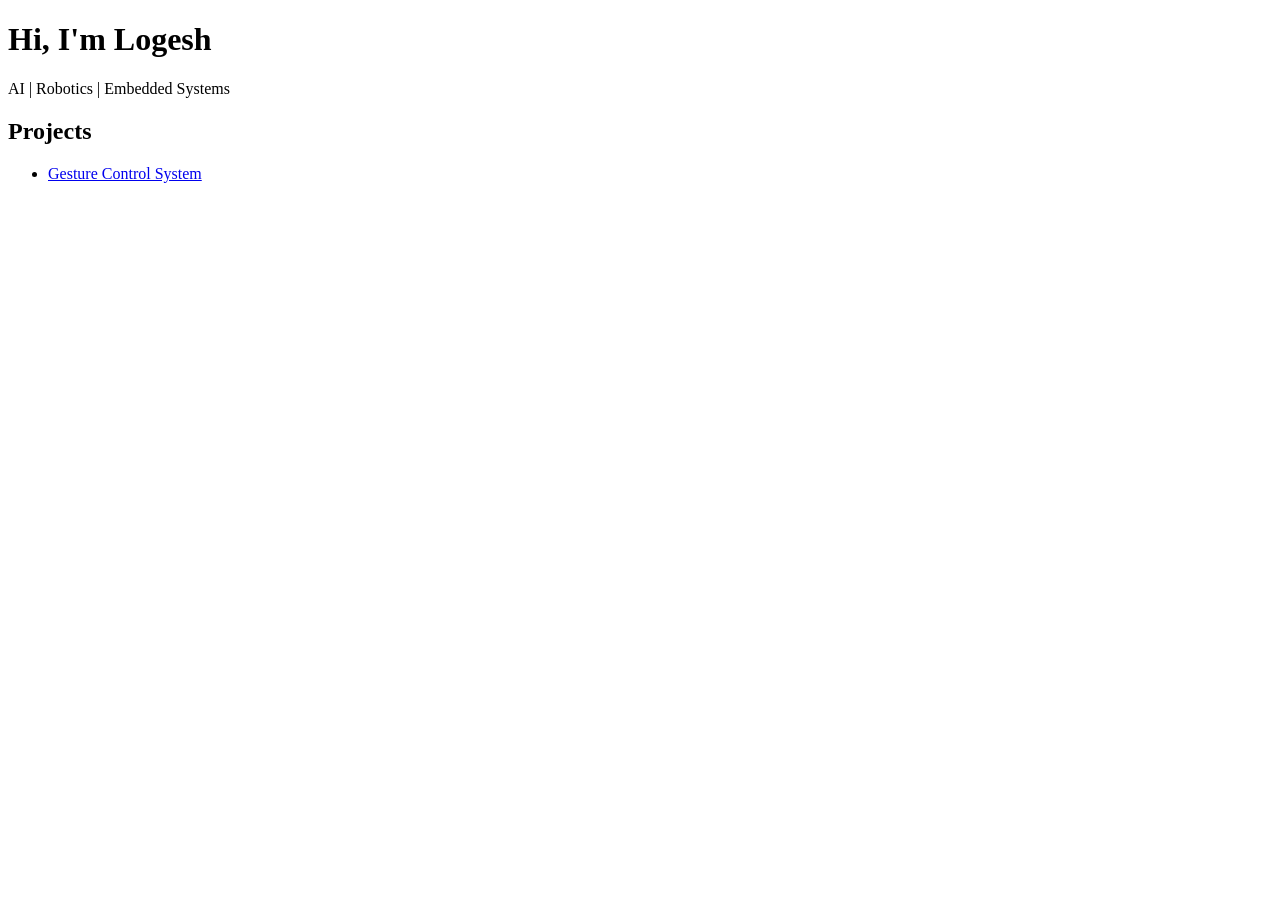
==== index.html @ 5605062b "Create index.html" ====
<!DOCTYPE html>
<html>
<head>
  <title>My Portfolio</title>
</head>
<body>
  <h1>Hi, I'm Logesh</h1>
  <p>AI | Robotics | Embedded Systems</p>

  <h2>Projects</h2>
  <ul>
    <li><a href="https://github.com/Logesh-AJ/hand-gesture-yolo-raspberrypi">Gesture Control System</a></li>
  </ul>
</body>
</html>
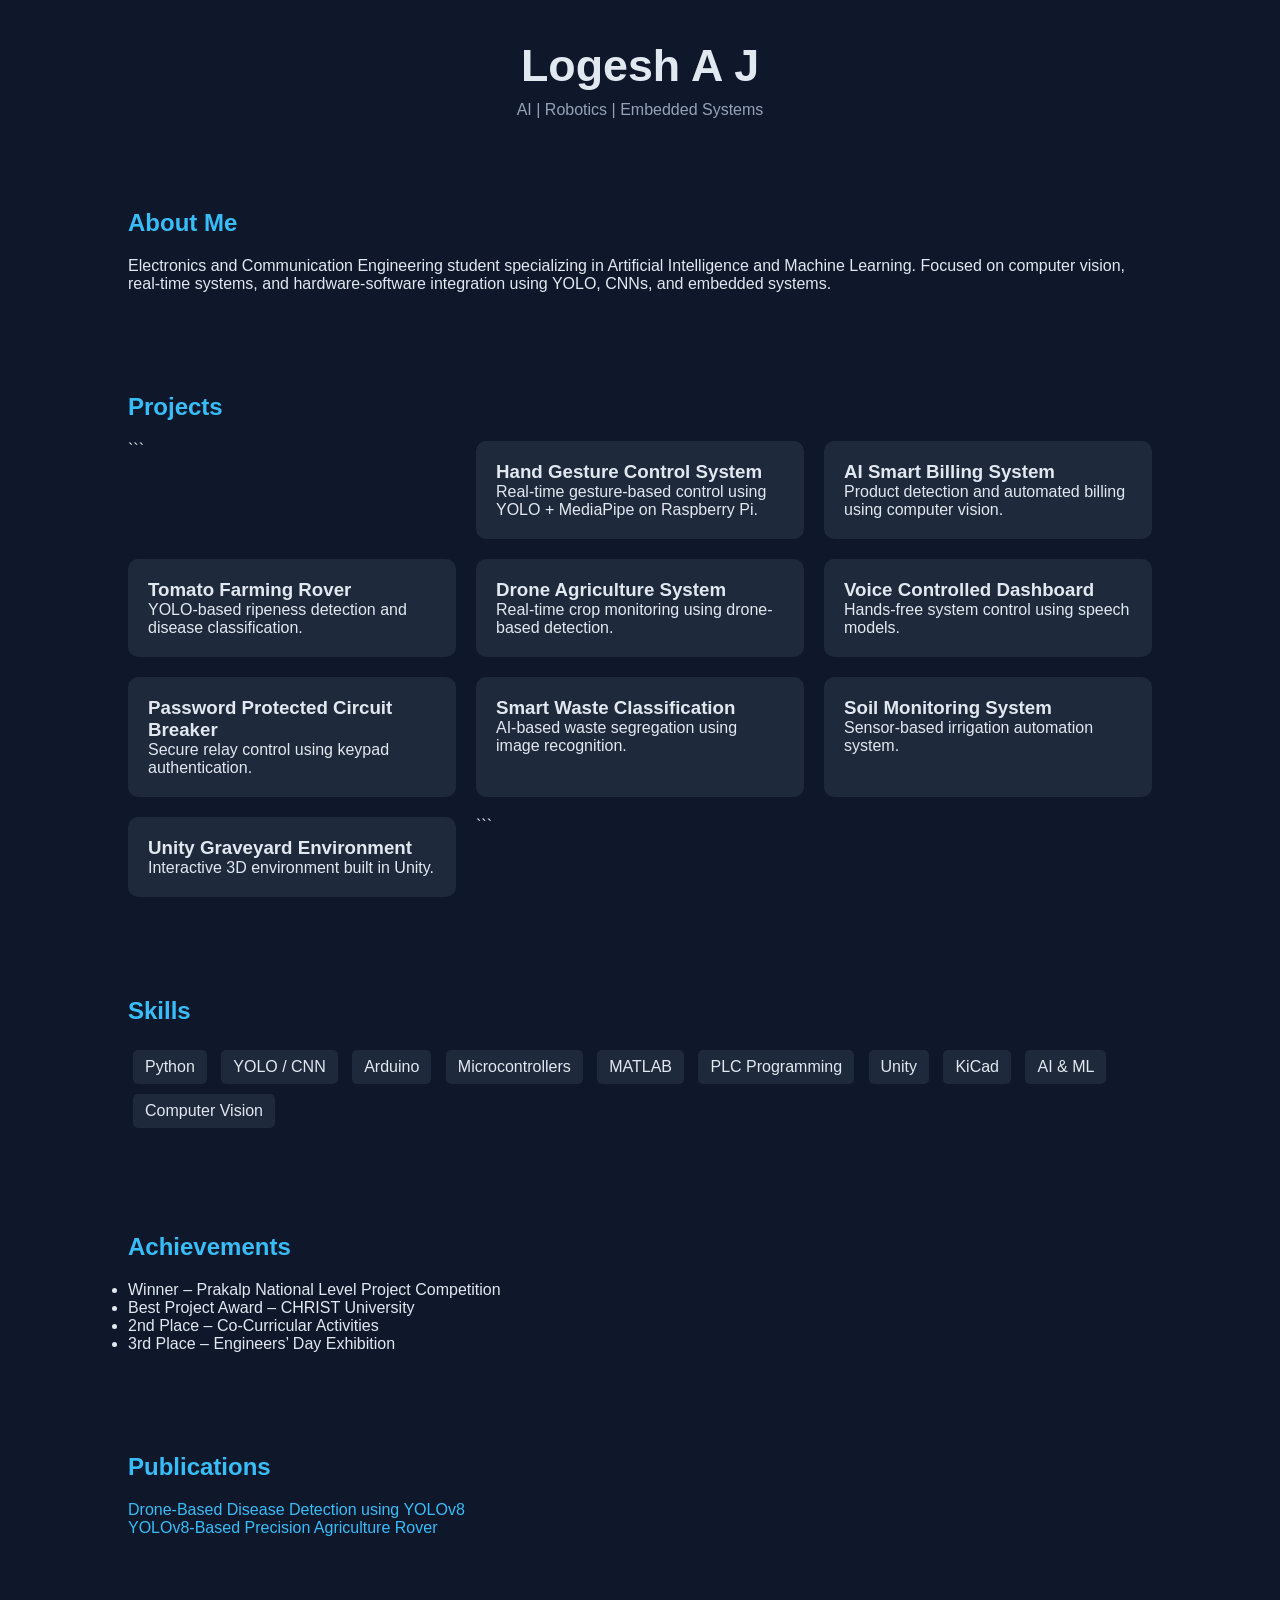
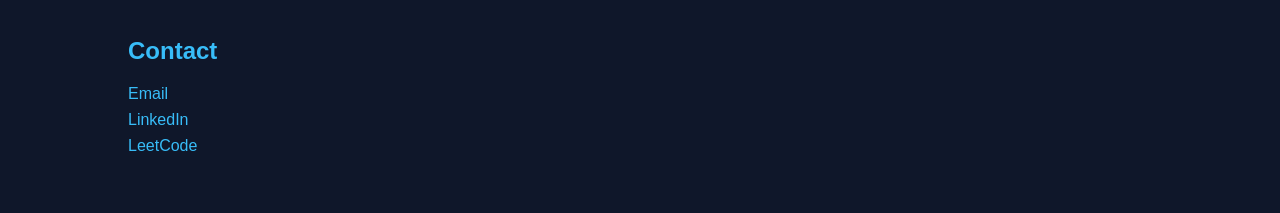
==== commit 8240adb4: "Update index.html" ====
--- a/index.html
+++ b/index.html
@@ -1,15 +1,196 @@
 <!DOCTYPE html>
-<html>
+
+<html lang="en">
 <head>
-  <title>My Portfolio</title>
+<meta charset="UTF-8">
+<meta name="viewport" content="width=device-width, initial-scale=1.0">
+<title>Logesh A J | Portfolio</title>
+
+<style>
+* {
+  margin: 0;
+  padding: 0;
+  box-sizing: border-box;
+  font-family: 'Segoe UI', sans-serif;
+}
+
+body {
+  background: #0f172a;
+  color: #e2e8f0;
+}
+
+header {
+  padding: 40px;
+  text-align: center;
+}
+
+header h1 {
+  font-size: 2.8rem;
+}
+
+header p {
+  margin-top: 10px;
+  color: #94a3b8;
+}
+
+section {
+  padding: 50px 10%;
+}
+
+h2 {
+  margin-bottom: 20px;
+  color: #38bdf8;
+}
+
+.grid {
+  display: grid;
+  grid-template-columns: repeat(auto-fit, minmax(250px, 1fr));
+  gap: 20px;
+}
+
+.card {
+  background: #1e293b;
+  padding: 20px;
+  border-radius: 10px;
+  transition: 0.3s;
+}
+
+.card:hover {
+  transform: translateY(-5px);
+}
+
+a {
+  color: #38bdf8;
+  text-decoration: none;
+}
+
+.skills span {
+  display: inline-block;
+  background: #1e293b;
+  margin: 5px;
+  padding: 8px 12px;
+  border-radius: 5px;
+}
+
+.contact a {
+  display: block;
+  margin: 8px 0;
+}
+</style>
+
 </head>
+
 <body>
-  <h1>Hi, I'm Logesh</h1>
+
+<header>
+  <h1>Logesh A J</h1>
   <p>AI | Robotics | Embedded Systems</p>
+</header>
 
+<section>
+  <h2>About Me</h2>
+  <p>
+    Electronics and Communication Engineering student specializing in Artificial Intelligence and Machine Learning.
+    Focused on computer vision, real-time systems, and hardware-software integration using YOLO, CNNs, and embedded systems.
+  </p>
+</section>
+
+<section>
   <h2>Projects</h2>
+  <div class="grid">
+
+```
+<div class="card">
+  <h3>Hand Gesture Control System</h3>
+  <p>Real-time gesture-based control using YOLO + MediaPipe on Raspberry Pi.</p>
+</div>
+
+<div class="card">
+  <h3>AI Smart Billing System</h3>
+  <p>Product detection and automated billing using computer vision.</p>
+</div>
+
+<div class="card">
+  <h3>Tomato Farming Rover</h3>
+  <p>YOLO-based ripeness detection and disease classification.</p>
+</div>
+
+<div class="card">
+  <h3>Drone Agriculture System</h3>
+  <p>Real-time crop monitoring using drone-based detection.</p>
+</div>
+
+<div class="card">
+  <h3>Voice Controlled Dashboard</h3>
+  <p>Hands-free system control using speech models.</p>
+</div>
+
+<div class="card">
+  <h3>Password Protected Circuit Breaker</h3>
+  <p>Secure relay control using keypad authentication.</p>
+</div>
+
+<div class="card">
+  <h3>Smart Waste Classification</h3>
+  <p>AI-based waste segregation using image recognition.</p>
+</div>
+
+<div class="card">
+  <h3>Soil Monitoring System</h3>
+  <p>Sensor-based irrigation automation system.</p>
+</div>
+
+<div class="card">
+  <h3>Unity Graveyard Environment</h3>
+  <p>Interactive 3D environment built in Unity.</p>
+</div>
+```
+
+  </div>
+</section>
+
+<section>
+  <h2>Skills</h2>
+  <div class="skills">
+    <span>Python</span>
+    <span>YOLO / CNN</span>
+    <span>Arduino</span>
+    <span>Microcontrollers</span>
+    <span>MATLAB</span>
+    <span>PLC Programming</span>
+    <span>Unity</span>
+    <span>KiCad</span>
+    <span>AI & ML</span>
+    <span>Computer Vision</span>
+  </div>
+</section>
+
+<section>
+  <h2>Achievements</h2>
   <ul>
-    <li><a href="https://github.com/Logesh-AJ/hand-gesture-yolo-raspberrypi">Gesture Control System</a></li>
+    <li>Winner – Prakalp National Level Project Competition</li>
+    <li>Best Project Award – CHRIST University</li>
+    <li>2nd Place – Co-Curricular Activities</li>
+    <li>3rd Place – Engineers’ Day Exhibition</li>
   </ul>
+</section>
+
+<section>
+  <h2>Publications</h2>
+  <p>
+    <a href="https://ieeexplore.ieee.org/document/11296538/">Drone-Based Disease Detection using YOLOv8</a><br>
+    <a href="https://ieeexplore.ieee.org/document/11416660/">YOLOv8-Based Precision Agriculture Rover</a>
+  </p>
+</section>
+
+<section>
+  <h2>Contact</h2>
+  <div class="contact">
+    <a href="mailto:contact.logeshaj@gmail.com">Email</a>
+    <a href="https://www.linkedin.com/in/logeshlogesh/">LinkedIn</a>
+    <a href="https://leetcode.com/u/logeshAJ/">LeetCode</a>
+  </div>
+</section>
+
 </body>
 </html>
